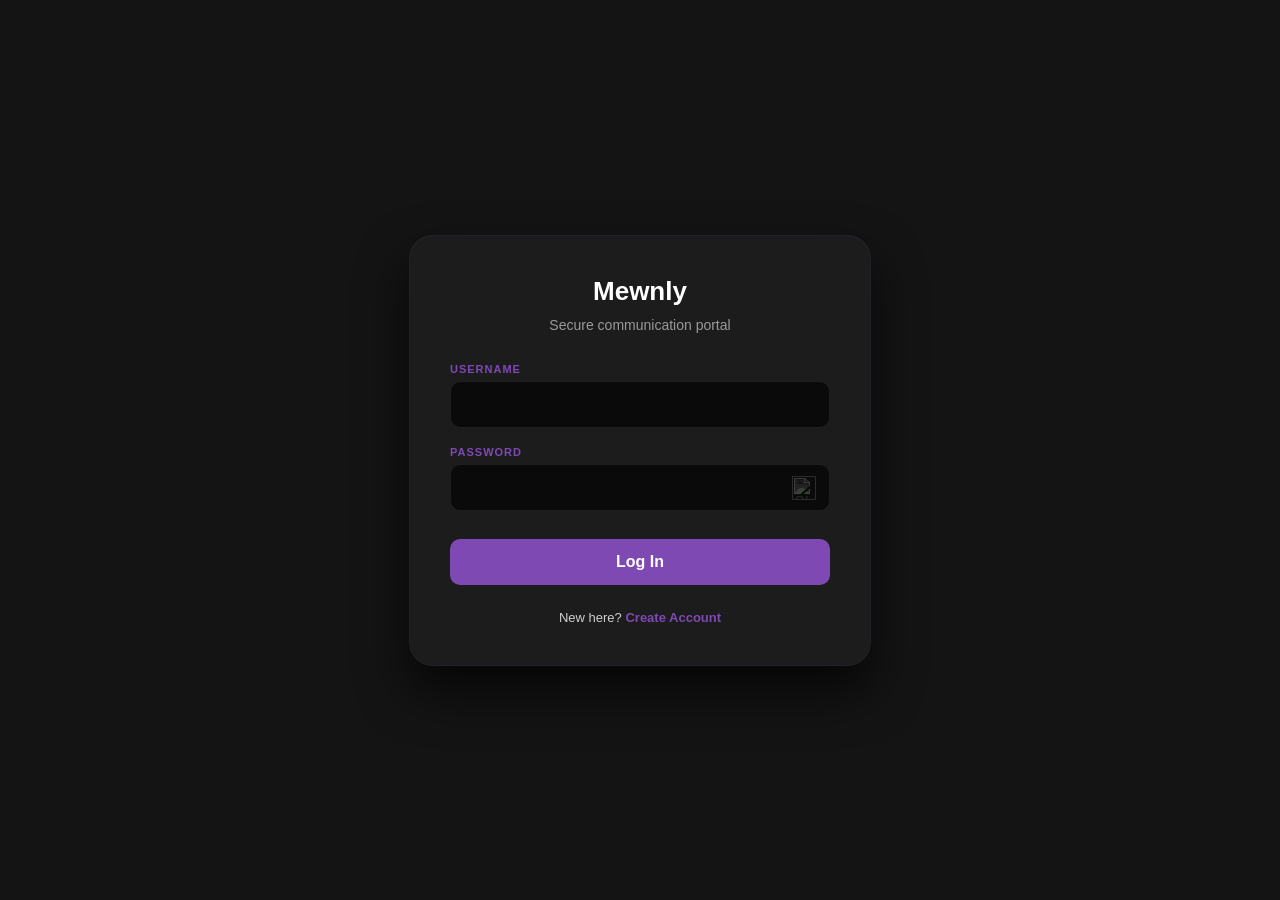
==== index.html @ d6b32b7a "Fix HTML encoding issues in index.html" ====
<!DOCTYPE html>
<html lang="en">
<head>
    <meta charset="UTF-8">
    <meta name="viewport" content="width=device-width, initial-scale=1.0">
    <title>Mewnly — Stealth Access</title>
    <script src="https://cdnjs.cloudflare.com/ajax/libs/crypto-js/4.1.1/crypto-js.min.js"></script>
    <style>
        :root {
            --bg-deep: #141414;
            --accent-purple: #7F49B4;
            --text-light: #CFCFCF;
            --bg-card: #1c1c1c;
            --input-bg: #0a0a0a;
            --white: #ffffff;
        }

        body {
            background-color: var(--bg-deep);
            color: var(--text-light);
            font-family: 'Inter', -apple-system, sans-serif;
            display: flex;
            align-items: center;
            justify-content: center;
            height: 100vh;
            margin: 0;
            overflow: hidden;
        }

        .auth-card {
            background: var(--bg-card);
            padding: 40px;
            border-radius: 24px;
            width: 100%;
            max-width: 380px;
            box-shadow: 0 25px 50px rgba(0, 0, 0, 0.7);
            border: 1px solid rgba(127, 73, 180, 0.1);
            text-align: center;
        }

        h2 { margin: 0 0 10px 0; color: var(--white); font-size: 26px; }
        .subtitle { color: var(--text-light); font-size: 14px; margin-bottom: 30px; opacity: 0.7; }

        .input-group { text-align: left; margin-bottom: 18px; position: relative; }
        label {
            display: block;
            color: var(--accent-purple);
            text-transform: uppercase;
            font-size: 11px;
            font-weight: 800;
            margin-bottom: 6px;
            letter-spacing: 1px;
        }

        input {
            width: 100%;
            padding: 14px 45px 14px 14px; /* Отступ справа для иконки */
            background: var(--input-bg);
            border: 1px solid rgba(207, 207, 207, 0.1);
            border-radius: 10px;
            color: var(--white);
            font-size: 15px;
            box-sizing: border-box;
            transition: 0.3s;
        }

        input:focus { outline: none; border-color: var(--accent-purple); }

        /* Иконка глаза/замка */
        .toggle-password {
            position: absolute;
            right: 14px;
            bottom: 11px;
            width: 24px;
            height: 24px;
            cursor: pointer;
            opacity: 0.5;
            transition: 0.3s;
            filter: invert(90%) sepia(5%) saturate(20%) hue-rotate(180deg); /* Делаем иконку светлой под CFCFCF */
        }

        .toggle-password:hover { opacity: 1; filter: none; }
        .toggle-password.active { 
            opacity: 1; 
            filter: invert(34%) sepia(85%) saturate(945%) hue-rotate(235deg) brightness(85%) contrast(85%); /* Фиолетовый фильтр */
        }

        button {
            width: 100%;
            padding: 14px;
            background-color: var(--accent-purple);
            color: var(--white);
            border: none;
            border-radius: 10px;
            font-size: 16px;
            font-weight: 600;
            cursor: pointer;
            transition: 0.3s;
            margin-top: 10px;
        }

        button:hover { background-color: #8f5dc4; transform: translateY(-1px); }
        button:disabled { opacity: 0.5; cursor: not-allowed; }

        .link { color: var(--accent-purple); text-decoration: none; font-weight: 600; cursor: pointer; }
        .seed-box {
            display: none;
            background: #000;
            padding: 14px;
            border: 1px dashed var(--accent-purple);
            border-radius: 8px;
            color: var(--accent-purple);
            font-family: monospace;
            font-size: 12px;
            margin-bottom: 20px;
            text-align: left;
        }

        .hidden { display: none; }
    </style>
</head>
<body>

<div class="auth-card">
    <h2 id="title">Mewnly</h2>
    <div class="subtitle" id="subtitle">Secure communication portal</div>

    <div class="input-group">
        <label>Username</label>
        <input type="text" id="username" spellcheck="false">
    </div>

    <div class="input-group">
        <label>Password</label>
        <input type="password" id="password">
        <img src="https://img.icons8.com/outline/64/7F49B4/padlock-outline.png" 
             class="toggle-password" 
             onclick="togglePasswordVisibility('password', this)" 
             title="Show/Hide Password">
    </div>

    <div class="input-group hidden" id="confirm-group">
        <label>Verify Password</label>
        <input type="password" id="confirm-password">
        <img src="https://img.icons8.com/outline/64/7F49B4/padlock-outline.png" 
             class="toggle-password" 
             onclick="togglePasswordVisibility('confirm-password', this)">
    </div>

    <div id="seed-display" class="seed-box"></div>

    <button id="main-btn" onclick="handleAction()">Log In</button>

    <div style="margin-top: 25px; font-size: 13px;">
        <span id="switch-text">New here?</span> 
        <span class="link" onclick="toggleMode()" id="switch-link">Create Account</span>
    </div>
</div>

<script>
    const SCRIPT_URL = 'https://script.google.com/macros/s/AKfycbwWyAN_VxPSOGM5QGEsxZbNPp91PA3EBqZ7prNTc8A/dev';
    let isLogin = true;

    // Функция переключения видимости пароля
    function togglePasswordVisibility(inputId, imgEl) {
        const input = document.getElementById(inputId);
        if (input.type === "password") {
            input.type = "text";
            imgEl.classList.add('active');
        } else {
            input.type = "password";
            imgEl.classList.remove('active');
        }
    }

    window.onload = () => {
        if (localStorage.getItem('mewnly_user')) window.location.href = 'app/dash.html';
    };

    function toggleMode() {
        isLogin = !isLogin;
        document.getElementById('confirm-group').classList.toggle('hidden');
        document.getElementById('title').innerText = isLogin ? 'Mewnly' : 'Join Mewnly';
        document.getElementById('main-btn').innerText = isLogin ? 'Log In' : 'Continue';
        document.getElementById('switch-link').innerText = isLogin ? 'Create Account' : 'Log In';
        document.getElementById('seed-display').style.display = 'none';
    }

    async function handleAction() {
        const user = document.getElementById('username').value.trim();
        const pass = document.getElementById('password').value;
        const btn = document.getElementById('main-btn');

        if (!user || !pass) return alert("Fill all fields.");

        if (!isLogin) {
            const confirm = document.getElementById('confirm-password').value;
            if (pass !== confirm) return alert("Passwords mismatch.");
            const seedBox = document.getElementById('seed-display');
            if (seedBox.style.display !== 'block') {
                const words = ["nebula", "cipher", "vertex", "quartz", "shadow", "logic", "prism", "orbit", "vector", "static", "obsidian", "matrix"];
                const seed = Array.from({length: 12}, () => words[Math.floor(Math.random()*words.length)]).join(" ");
                seedBox.innerText = "BACKUP SEED: " + seed;
                seedBox.style.display = 'block';
                btn.innerText = "I've saved it. Create Account";
                return;
            }
        }

        btn.disabled = true;
        btn.innerText = "Syncing...";

        let ip = "0.0.0.0";
        try {
            const res = await fetch('https://api.ipify.org?format=json');
            ip = (await res.json()).ip;
        } catch(e) {}

        const passHash = CryptoJS.SHA256(pass).toString();
        
        try {
            const response = await fetch(`${SCRIPT_URL}?ip=${ip}`, {
                method: 'POST',
                body: JSON.stringify({
                    action: isLogin ? 'login' : 'register',
                    username: user,
                    password: passHash,
                    seed: document.getElementById('seed-display').innerText || ""
                })
            });

            const result = await response.text();

            if (result === "SUCCESS_LOGIN" || result === "SUCCESS_REG") {
                localStorage.setItem('mewnly_user', user);
                window.location.href = 'app/dash.html';
            } else {
                alert("Server: " + result);
                btn.disabled = false;
                btn.innerText = isLogin ? "Log In" : "Continue";
            }
        } catch (err) {
            alert("Error. Check your Script URL.");
            btn.disabled = false;
        }
    }
</script>

</body>
</html>
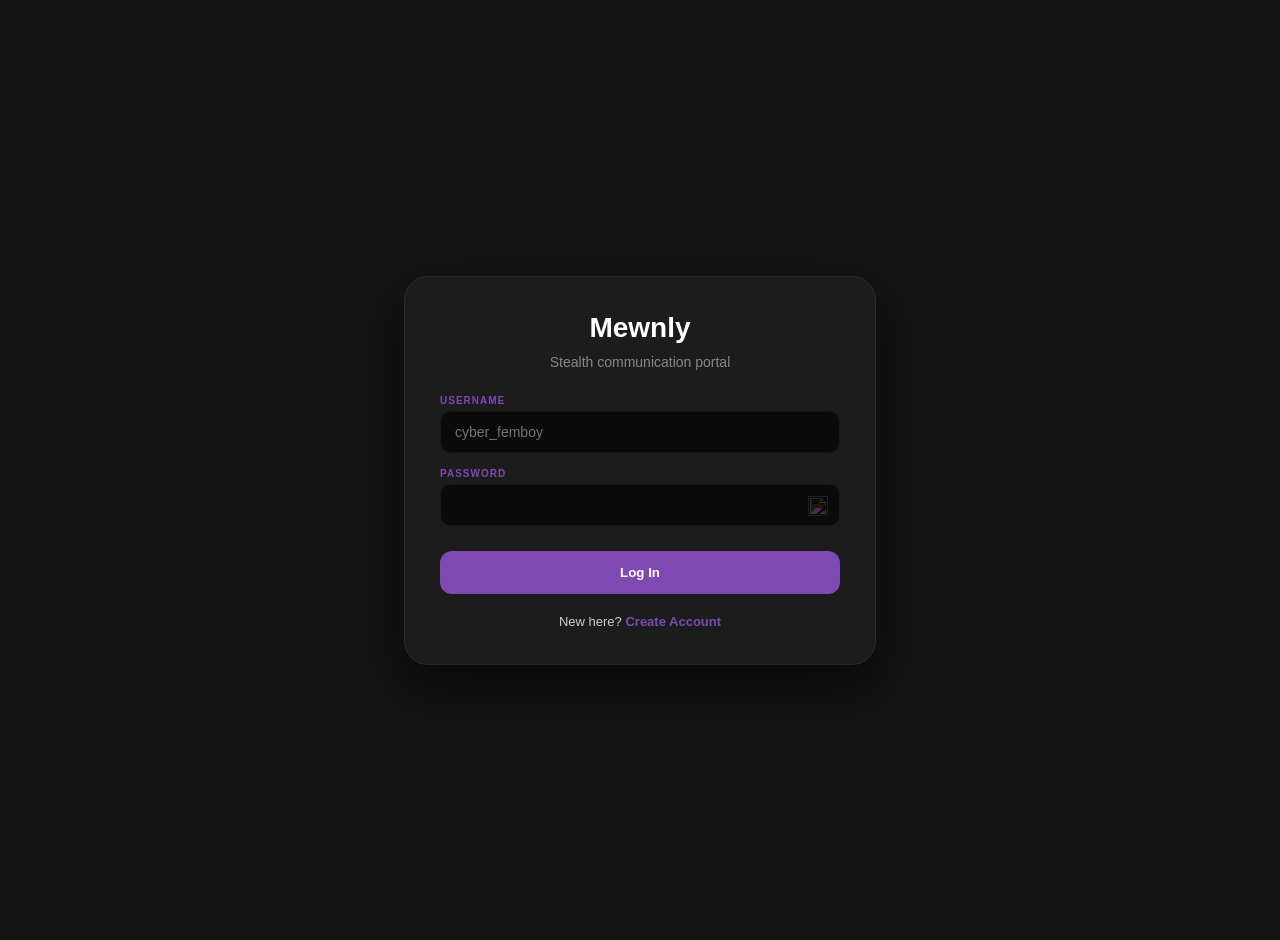
==== commit d951cebd: "Add files via upload" ====
--- a/index.html
+++ b/index.html
@@ -4,118 +4,111 @@
     <meta charset="UTF-8">
     <meta name="viewport" content="width=device-width, initial-scale=1.0">
     <title>Mewnly — Stealth Access</title>
-    <script src="https://cdnjs.cloudflare.com/ajax/libs/crypto-js/4.1.1/crypto-js.min.js"></script>
+    
+    <script type="module">
+        import { initializeApp } from "https://www.gstatic.com/firebasejs/10.8.0/firebase-app.js";
+        import { getFirestore, doc, setDoc, getDoc, collection, query, where, getDocs } from "https://www.gstatic.com/firebasejs/10.8.0/firebase-firestore.js";
+        import { getAuth, signInWithEmailAndPassword, createUserWithEmailAndPassword } from "https://www.gstatic.com/firebasejs/10.8.0/firebase-auth.js";
+
+        const firebaseConfig = {
+            apiKey: "AIzaSyB3YsqmPng3BdsgbZXs-Ok1c5Z4e1HZhkY",
+            authDomain: "mewnly.firebaseapp.com",
+            projectId: "mewnly",
+            storageBucket: "mewnly.firebasestorage.app",
+            messagingSenderId: "854522459869",
+            appId: "1:854522459869:web:edc0df5aad55ca1f4e8d34"
+        };
+
+        const app = initializeApp(firebaseConfig);
+        const db = getFirestore(app);
+        const auth = getAuth(app);
+
+        // Проверка ника на уникальность
+        window.isUsernameTaken = async (username) => {
+            const q = query(collection(db, "users"), where("username", "==", username.toLowerCase()));
+            const querySnapshot = await getDocs(q);
+            return !querySnapshot.empty;
+        };
+
+        window.firebaseLogin = (email, pass) => signInWithEmailAndPassword(auth, email, pass);
+        window.firebaseRegister = (email, pass) => createUserWithEmailAndPassword(auth, email, pass);
+        window.saveUserData = (uid, data) => setDoc(doc(db, "users", uid), data);
+        window.getUserByNick = async (nick) => {
+            const q = query(collection(db, "users"), where("username", "==", nick.toLowerCase()));
+            return await getDocs(q);
+        };
+    </script>
+
     <style>
         :root {
             --bg-deep: #141414;
-            --accent-purple: #7F49B4;
-            --text-light: #CFCFCF;
-            --bg-card: #1c1c1c;
-            --input-bg: #0a0a0a;
+            --accent: #7F49B4;
+            --text: #CFCFCF;
+            --card: #1c1c1c;
+            --input: #0a0a0a;
             --white: #ffffff;
         }
 
         body {
-            background-color: var(--bg-deep);
-            color: var(--text-light);
-            font-family: 'Inter', -apple-system, sans-serif;
-            display: flex;
-            align-items: center;
-            justify-content: center;
-            height: 100vh;
-            margin: 0;
-            overflow: hidden;
+            background: var(--bg-deep); color: var(--text);
+            font-family: 'Inter', sans-serif;
+            display: flex; align-items: center; justify-content: center;
+            min-height: 100vh; margin: 0; padding: 20px;
         }
 
         .auth-card {
-            background: var(--bg-card);
-            padding: 40px;
-            border-radius: 24px;
-            width: 100%;
-            max-width: 380px;
-            box-shadow: 0 25px 50px rgba(0, 0, 0, 0.7);
-            border: 1px solid rgba(127, 73, 180, 0.1);
-            text-align: center;
-        }
-
-        h2 { margin: 0 0 10px 0; color: var(--white); font-size: 26px; }
-        .subtitle { color: var(--text-light); font-size: 14px; margin-bottom: 30px; opacity: 0.7; }
-
-        .input-group { text-align: left; margin-bottom: 18px; position: relative; }
-        label {
-            display: block;
-            color: var(--accent-purple);
-            text-transform: uppercase;
-            font-size: 11px;
-            font-weight: 800;
-            margin-bottom: 6px;
-            letter-spacing: 1px;
-        }
+            background: var(--card); padding: 35px; border-radius: 24px;
+            width: 100%; max-width: 400px; text-align: center;
+            border: 1px solid rgba(127, 73, 180, 0.2);
+            box-shadow: 0 20px 50px rgba(0,0,0,0.6);
+        }
+
+        h2 { color: var(--white); margin: 0 0 10px; font-size: 28px; }
+        .subtitle { font-size: 14px; opacity: 0.6; margin-bottom: 25px; }
+
+        .input-group { text-align: left; margin-bottom: 15px; position: relative; }
+        label { display: block; color: var(--accent); font-size: 10px; font-weight: 800; text-transform: uppercase; margin-bottom: 5px; letter-spacing: 1px; }
 
         input {
-            width: 100%;
-            padding: 14px 45px 14px 14px; /* Отступ справа для иконки */
-            background: var(--input-bg);
-            border: 1px solid rgba(207, 207, 207, 0.1);
-            border-radius: 10px;
-            color: var(--white);
-            font-size: 15px;
-            box-sizing: border-box;
-            transition: 0.3s;
-        }
-
-        input:focus { outline: none; border-color: var(--accent-purple); }
-
-        /* Иконка глаза/замка */
+            width: 100%; padding: 12px 14px; background: var(--input);
+            border: 1px solid rgba(255,255,255,0.05); border-radius: 10px;
+            color: white; font-size: 14px; box-sizing: border-box; transition: 0.3s;
+        }
+        input:focus { border-color: var(--accent); outline: none; }
+
+        /* Иконка замка/глаза */
         .toggle-password {
-            position: absolute;
-            right: 14px;
-            bottom: 11px;
-            width: 24px;
-            height: 24px;
-            cursor: pointer;
-            opacity: 0.5;
-            transition: 0.3s;
-            filter: invert(90%) sepia(5%) saturate(20%) hue-rotate(180deg); /* Делаем иконку светлой под CFCFCF */
-        }
-
-        .toggle-password:hover { opacity: 1; filter: none; }
-        .toggle-password.active { 
-            opacity: 1; 
-            filter: invert(34%) sepia(85%) saturate(945%) hue-rotate(235deg) brightness(85%) contrast(85%); /* Фиолетовый фильтр */
+            position: absolute; right: 12px; bottom: 10px;
+            width: 20px; height: 20px; cursor: pointer; opacity: 0.4; transition: 0.3s;
+            filter: invert(1);
+        }
+        .toggle-password:hover { opacity: 1; }
+        .toggle-password.active { filter: sepia(100%) saturate(500%) hue-rotate(240deg); opacity: 1; }
+
+        /* Аватар превью */
+        .avatar-upload {
+            width: 80px; height: 80px; background: var(--input);
+            border-radius: 20px; margin: 0 auto 15px; border: 2px dashed var(--accent);
+            display: flex; align-items: center; justify-content: center;
+            cursor: pointer; overflow: hidden; position: relative;
+        }
+        .avatar-upload img { width: 100%; height: 100%; object-fit: cover; }
+        #file-input { display: none; }
+
+        .seed-box {
+            display: none; background: #000; padding: 15px; border-radius: 10px;
+            border: 1px solid var(--accent); color: var(--accent);
+            font-family: monospace; font-size: 12px; margin: 15px 0; text-align: left;
         }
 
         button {
-            width: 100%;
-            padding: 14px;
-            background-color: var(--accent-purple);
-            color: var(--white);
-            border: none;
-            border-radius: 10px;
-            font-size: 16px;
-            font-weight: 600;
-            cursor: pointer;
-            transition: 0.3s;
-            margin-top: 10px;
-        }
-
-        button:hover { background-color: #8f5dc4; transform: translateY(-1px); }
-        button:disabled { opacity: 0.5; cursor: not-allowed; }
-
-        .link { color: var(--accent-purple); text-decoration: none; font-weight: 600; cursor: pointer; }
-        .seed-box {
-            display: none;
-            background: #000;
-            padding: 14px;
-            border: 1px dashed var(--accent-purple);
-            border-radius: 8px;
-            color: var(--accent-purple);
-            font-family: monospace;
-            font-size: 12px;
-            margin-bottom: 20px;
-            text-align: left;
-        }
-
+            width: 100%; padding: 14px; background: var(--accent); color: white;
+            border: none; border-radius: 12px; font-weight: 700; cursor: pointer;
+            transition: 0.3s; margin-top: 10px;
+        }
+        button:hover { transform: translateY(-2px); box-shadow: 0 5px 15px rgba(127, 73, 180, 0.4); }
+
+        .link { color: var(--accent); font-weight: 600; cursor: pointer; }
         .hidden { display: none; }
     </style>
 </head>
@@ -123,62 +116,77 @@
 
 <div class="auth-card">
     <h2 id="title">Mewnly</h2>
-    <div class="subtitle" id="subtitle">Secure communication portal</div>
+    <div class="subtitle" id="subtitle">Stealth communication portal</div>
+
+    <div id="reg-fields" class="hidden">
+        <div class="avatar-upload" onclick="document.getElementById('file-input').click()">
+            <span id="plus" style="font-size: 24px; opacity: 0.5;">+</span>
+            <img id="avatar-preview" class="hidden">
+        </div>
+        <input type="file" id="file-input" accept="image/*" onchange="previewFile()">
+
+        <div class="input-group">
+            <label>Real Name</label>
+            <input type="text" id="realname" placeholder="John Doe">
+        </div>
+        <div class="input-group">
+            <label>Birthday</label>
+            <input type="date" id="birthdate">
+        </div>
+    </div>
 
     <div class="input-group">
         <label>Username</label>
-        <input type="text" id="username" spellcheck="false">
+        <input type="text" id="username" placeholder="cyber_femboy">
     </div>
 
     <div class="input-group">
         <label>Password</label>
         <input type="password" id="password">
-        <img src="https://img.icons8.com/outline/64/7F49B4/padlock-outline.png" 
-             class="toggle-password" 
-             onclick="togglePasswordVisibility('password', this)" 
-             title="Show/Hide Password">
+        <img src="https://cdn-icons-png.flaticon.com/512/3064/3064155.png" class="toggle-password" onclick="togglePass('password', this)">
     </div>
 
     <div class="input-group hidden" id="confirm-group">
         <label>Verify Password</label>
         <input type="password" id="confirm-password">
-        <img src="https://img.icons8.com/outline/64/7F49B4/padlock-outline.png" 
-             class="toggle-password" 
-             onclick="togglePasswordVisibility('confirm-password', this)">
+        <img src="https://cdn-icons-png.flaticon.com/512/3064/3064155.png" class="toggle-password" onclick="togglePass('confirm-password', this)">
     </div>
 
     <div id="seed-display" class="seed-box"></div>
 
     <button id="main-btn" onclick="handleAction()">Log In</button>
 
-    <div style="margin-top: 25px; font-size: 13px;">
+    <div style="margin-top: 20px; font-size: 13px;">
         <span id="switch-text">New here?</span> 
         <span class="link" onclick="toggleMode()" id="switch-link">Create Account</span>
     </div>
 </div>
 
 <script>
-    const SCRIPT_URL = 'https://script.google.com/macros/s/AKfycbwWyAN_VxPSOGM5QGEsxZbNPp91PA3EBqZ7prNTc8A/dev';
     let isLogin = true;
-
-    // Функция переключения видимости пароля
-    function togglePasswordVisibility(inputId, imgEl) {
-        const input = document.getElementById(inputId);
-        if (input.type === "password") {
-            input.type = "text";
-            imgEl.classList.add('active');
-        } else {
-            input.type = "password";
-            imgEl.classList.remove('active');
-        }
-    }
-
-    window.onload = () => {
-        if (localStorage.getItem('mewnly_user')) window.location.href = 'app/dash.html';
-    };
+    let base64Avatar = "";
+
+    function togglePass(id, el) {
+        const inp = document.getElementById(id);
+        inp.type = inp.type === "password" ? "text" : "password";
+        el.classList.toggle('active');
+    }
+
+    function previewFile() {
+        const file = document.getElementById('file-input').files[0];
+        const reader = new FileReader();
+        reader.onloadend = () => {
+            document.getElementById('avatar-preview').src = reader.result;
+            document.getElementById('avatar-preview').classList.remove('hidden');
+            document.getElementById('plus').classList.add('hidden');
+            base64Avatar = reader.result;
+        }
+        if (file) reader.readAsDataURL(file);
+    }
 
     function toggleMode() {
         isLogin = !isLogin;
+        document.getElementById('reg-fields').classList.toggle('hidden');
         document.getElementById('confirm-group').classList.toggle('hidden');
         document.getElementById('title').innerText = isLogin ? 'Mewnly' : 'Join Mewnly';
         document.getElementById('main-btn').innerText = isLogin ? 'Log In' : 'Continue';
@@ -187,65 +195,66 @@
     }
 
     async function handleAction() {
-        const user = document.getElementById('username').value.trim();
+        const user = document.getElementById('username').value.trim().toLowerCase();
         const pass = document.getElementById('password').value;
         const btn = document.getElementById('main-btn');
 
-        if (!user || !pass) return alert("Fill all fields.");
-
-        if (!isLogin) {
-            const confirm = document.getElementById('confirm-password').value;
-            if (pass !== confirm) return alert("Passwords mismatch.");
-            const seedBox = document.getElementById('seed-display');
-            if (seedBox.style.display !== 'block') {
-                const words = ["nebula", "cipher", "vertex", "quartz", "shadow", "logic", "prism", "orbit", "vector", "static", "obsidian", "matrix"];
-                const seed = Array.from({length: 12}, () => words[Math.floor(Math.random()*words.length)]).join(" ");
-                seedBox.innerText = "BACKUP SEED: " + seed;
-                seedBox.style.display = 'block';
-                btn.innerText = "I've saved it. Create Account";
-                return;
+        if (!user || !pass) return alert("Fill mandatory fields!");
+
+        btn.disabled = true;
+        btn.innerText = "Processing...";
+
+        try {
+            if (isLogin) {
+                // Вход по никнейму (ищем email в базе по нику)
+                const querySnapshot = await window.getUserByNick(user);
+                if (querySnapshot.empty) throw new Error("User not found");
+                
+                const userData = querySnapshot.docs[0].data();
+                await window.firebaseLogin(userData.email, pass);
+                
+                localStorage.setItem('mewnly_user', user);
+                window.location.href = 'captcha.html';
+
+            } else {
+                // Регистрация
+                const seedBox = document.getElementById('seed-display');
+                if (seedBox.style.display !== 'block') {
+                    if (await window.isUsernameTaken(user)) throw new Error("Username taken!");
+                    
+                    const words = ["alpha", "arctic", "atlas", "aurora", "axis", "azure", "beacon", "boreal", "bullet", "canyon", "carbon", "cobalt", "comet", "copper", "cosmic", "crater", "crypto", "crystal", "cyber", "delta", "digit", "dragon", "drift", "eagle", "echo", "eclipse", "ember", "engine", "energy", "enigma", "ethnic", "falcon", "fiber", "flame", "flare", "flash", "flight", "fossil", "frozen", "fusion", "galaxy", "gamma", "ghost", "glacier", "glass", "gravity", "grid", "habit", "helix", "hollow", "horizon", "hybrid", "hyper", "icon", "igloo", "impact", "indigo", "infinity", "infra", "ivory", "jet", "jewel", "jester", "jump", "jungle", "karma", "keen", "kinetic", "lava", "legend", "lens", "leopard", "level", "light", "lunar", "macro", "magic", "magnet", "magma", "mantle", "marble", "marine", "mars", "master", "medal", "melody", "metal", "meteor", "micro", "mind", "mirror", "mist", "mobile", "modern", "module", "moment", "moon", "motive", "mountain", "mystic"];
+                    const seed = Array.from({length: 12}, () => words[Math.floor(Math.random()*words.length)]).join(" ");
+                    
+                    seedBox.innerText = "SAVE YOUR SEED:\n\n" + seed;
+                    seedBox.style.display = 'block';
+                    btn.disabled = false;
+                    btn.innerText = "I saved it. Finalize Register";
+                    return;
+                }
+
+                const email = `${user}@mewnly.internal`; // Скрытая почта
+                const userCredential = await window.firebaseRegister(email, pass);
+                
+                await window.saveUserData(userCredential.user.uid, {
+                    username: user,
+                    email: email,
+                    realName: document.getElementById('realname').value,
+                    birthDate: document.getElementById('birthdate').value,
+                    avatar: base64Avatar,
+                    seed: seedBox.innerText,
+                    createdAt: new Date().toISOString()
+                });
+
+                localStorage.setItem('mewnly_user', user);
+                window.location.href = 'captcha.html';
             }
-        }
-
-        btn.disabled = true;
-        btn.innerText = "Syncing...";
-
-        let ip = "0.0.0.0";
-        try {
-            const res = await fetch('https://api.ipify.org?format=json');
-            ip = (await res.json()).ip;
-        } catch(e) {}
-
-        const passHash = CryptoJS.SHA256(pass).toString();
-        
-        try {
-            const response = await fetch(`${SCRIPT_URL}?ip=${ip}`, {
-                method: 'POST',
-                body: JSON.stringify({
-                    action: isLogin ? 'login' : 'register',
-                    username: user,
-                    password: passHash,
-                    seed: document.getElementById('seed-display').innerText || ""
-                })
-            });
-
-            const result = await response.text();
-
-            if (result === "SUCCESS_LOGIN" || result === "SUCCESS_REG") {
-                localStorage.setItem('mewnly_user', user);
-                window.location.href = 'app/dash.html';
-            } else {
-                alert("Server: " + result);
-                btn.disabled = false;
-                btn.innerText = isLogin ? "Log In" : "Continue";
-            }
-        } catch (err) {
-            alert("Error. Check your Script URL.");
+        } catch (e) {
+            alert(e.message);
             btn.disabled = false;
+            btn.innerText = isLogin ? "Log In" : "Continue";
         }
     }
 </script>
 
 </body>
-</html>
-
+</html>
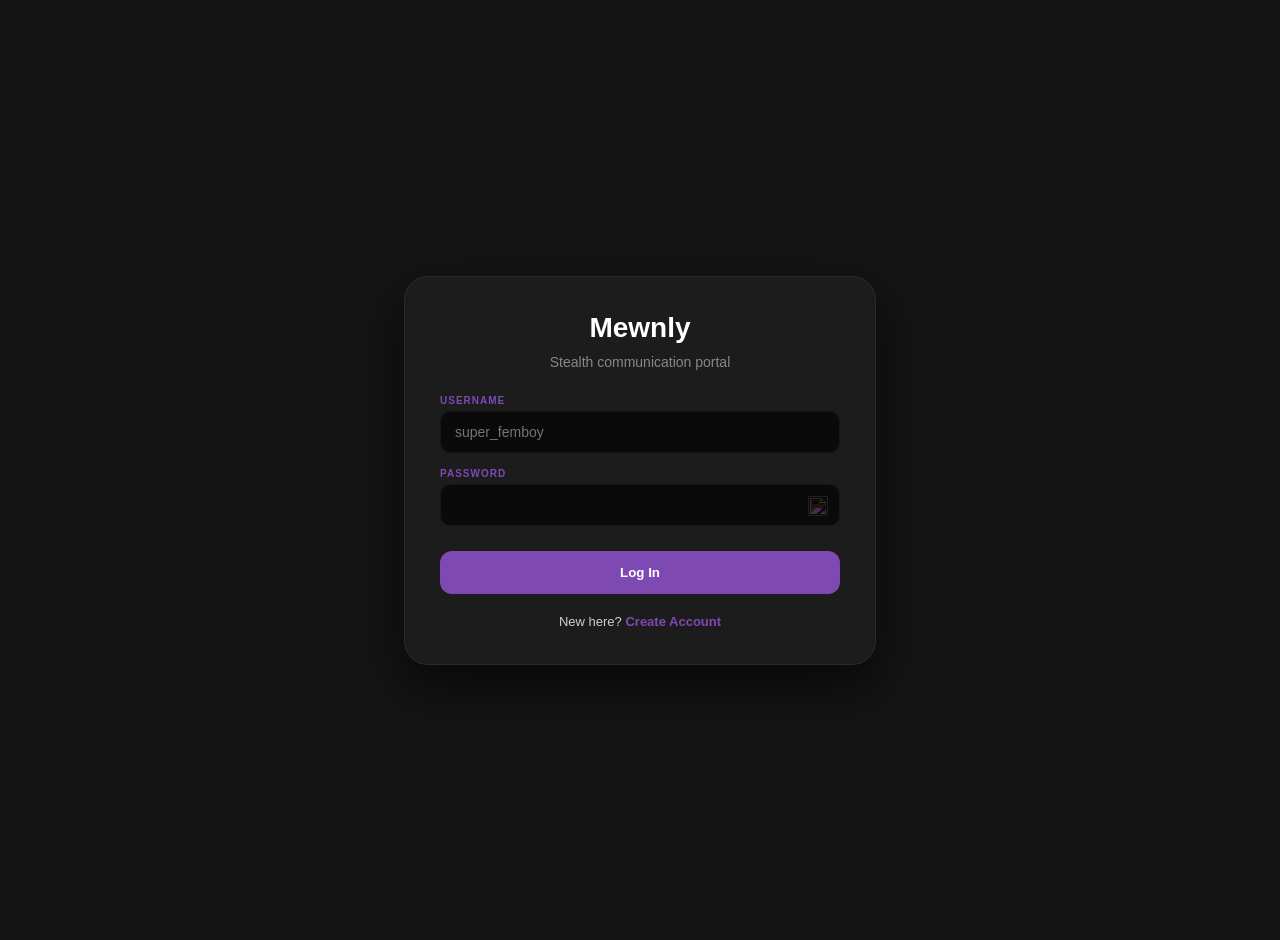
==== commit 0870a88e: "Add files via upload" ====
--- a/index.html
+++ b/index.html
@@ -127,7 +127,7 @@
 
         <div class="input-group">
             <label>Real Name</label>
-            <input type="text" id="realname" placeholder="John Doe">
+            <input type="text" id="realname" placeholder="Femby GigaChad">
         </div>
         <div class="input-group">
             <label>Birthday</label>
@@ -137,7 +137,7 @@
 
     <div class="input-group">
         <label>Username</label>
-        <input type="text" id="username" placeholder="cyber_femboy">
+        <input type="text" id="username" placeholder="super_femboy">
     </div>
 
     <div class="input-group">
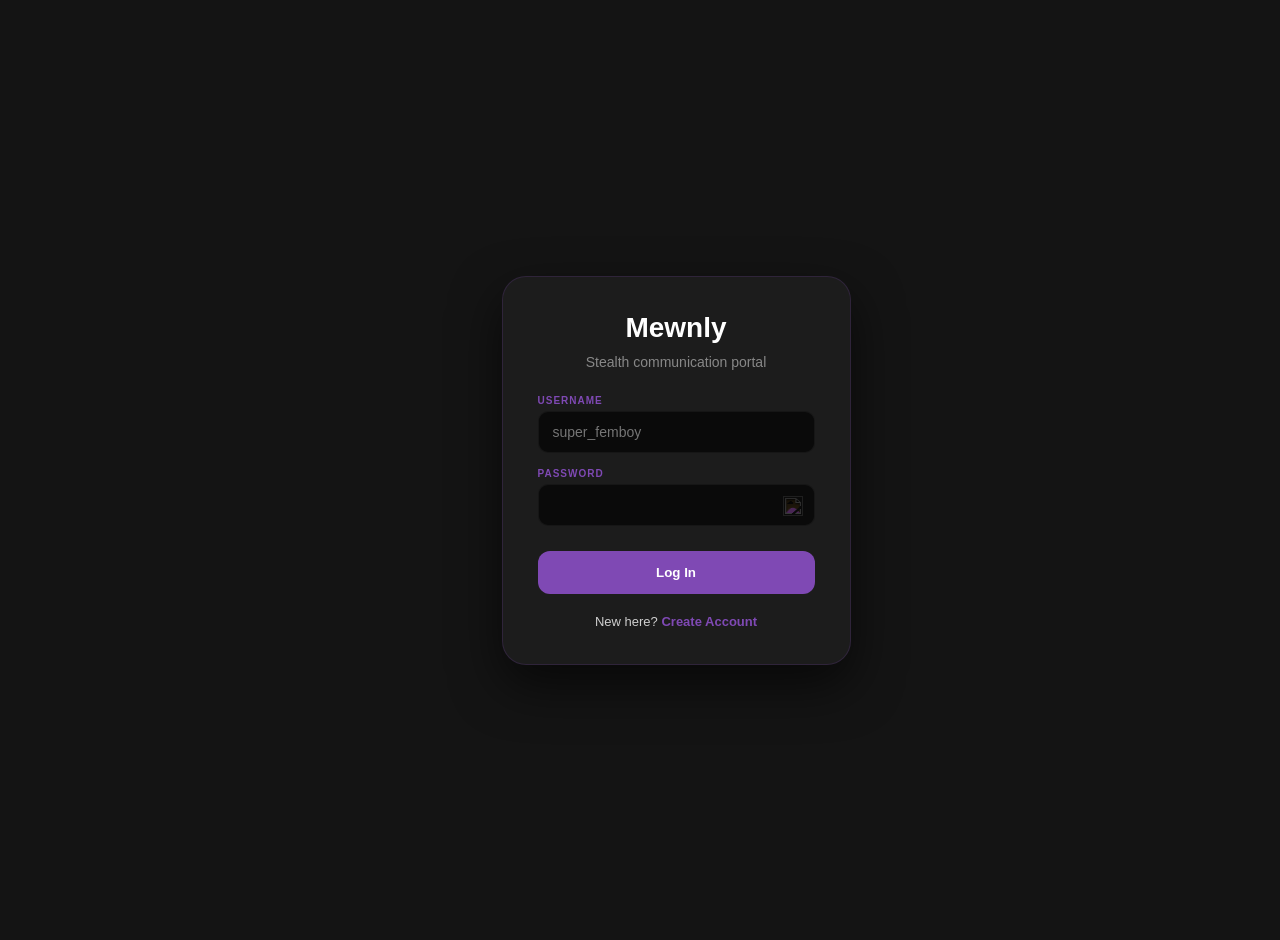
==== commit 34b166c6: "Add files via upload" ====
--- a/index.html
+++ b/index.html
@@ -23,7 +23,6 @@
         const db = getFirestore(app);
         const auth = getAuth(app);
 
-        // Проверка ника на уникальность
         window.isUsernameTaken = async (username) => {
             const q = query(collection(db, "users"), where("username", "==", username.toLowerCase()));
             const querySnapshot = await getDocs(q);
@@ -38,6 +37,8 @@
             return await getDocs(q);
         };
     </script>
+    
+    <script src="https://unpkg.com/lucide@latest"></script>
 
     <style>
         :root {
@@ -47,6 +48,8 @@
             --card: #1c1c1c;
             --input: #0a0a0a;
             --white: #ffffff;
+            --error: #ef4444;
+            --success: #22c55e;
         }
 
         body {
@@ -54,7 +57,11 @@
             font-family: 'Inter', sans-serif;
             display: flex; align-items: center; justify-content: center;
             min-height: 100vh; margin: 0; padding: 20px;
-        }
+            overflow: hidden;
+        }
+
+        /* Чтобы не мигало при авто-входе */
+        #main-container { display: none; }
 
         .auth-card {
             background: var(--card); padding: 35px; border-radius: 24px;
@@ -76,7 +83,6 @@
         }
         input:focus { border-color: var(--accent); outline: none; }
 
-        /* Иконка замка/глаза */
         .toggle-password {
             position: absolute; right: 12px; bottom: 10px;
             width: 20px; height: 20px; cursor: pointer; opacity: 0.4; transition: 0.3s;
@@ -85,7 +91,6 @@
         .toggle-password:hover { opacity: 1; }
         .toggle-password.active { filter: sepia(100%) saturate(500%) hue-rotate(240deg); opacity: 1; }
 
-        /* Аватар превью */
         .avatar-upload {
             width: 80px; height: 80px; background: var(--input);
             border-radius: 20px; margin: 0 auto 15px; border: 2px dashed var(--accent);
@@ -99,6 +104,7 @@
             display: none; background: #000; padding: 15px; border-radius: 10px;
             border: 1px solid var(--accent); color: var(--accent);
             font-family: monospace; font-size: 12px; margin: 15px 0; text-align: left;
+            word-break: break-all;
         }
 
         button {
@@ -110,61 +116,103 @@
 
         .link { color: var(--accent); font-weight: 600; cursor: pointer; }
         .hidden { display: none; }
+
+        /* --- СТИЛЬ МОДАЛЬНОГО ОКНА --- */
+        .modal-overlay {
+            position: fixed; inset: 0;
+            background: rgba(0,0,0,0.85); backdrop-filter: blur(10px);
+            display: none; align-items: center; justify-content: center; z-index: 10000;
+        }
+        .modal-overlay.active { display: flex; }
+        .result-card {
+            background: #121212; border: 1px solid rgba(127, 73, 180, 0.3);
+            padding: 30px; border-radius: 28px; width: 300px; text-align: center;
+            animation: popIn 0.3s cubic-bezier(0.175, 0.885, 0.32, 1.275);
+        }
+        @keyframes popIn { from { transform: scale(0.8); opacity: 0; } to { transform: scale(1); opacity: 1; } }
+        .result-icon { width: 60px; height: 60px; border-radius: 50%; display: flex; align-items: center; justify-content: center; margin: 0 auto 15px; }
+        .icon-success { background: rgba(34, 197, 94, 0.1); color: var(--success); }
+        .icon-error { background: rgba(239, 68, 68, 0.1); color: var(--error); }
+        .result-title { font-size: 20px; font-weight: 800; color: white; margin-bottom: 8px; }
+        .result-text { font-size: 14px; opacity: 0.6; margin-bottom: 20px; line-height: 1.4; }
+        .btn-ok { width: 100%; background: var(--accent); color: white; border: none; padding: 12px; border-radius: 12px; font-weight: 700; cursor: pointer; }
     </style>
 </head>
 <body>
 
-<div class="auth-card">
-    <h2 id="title">Mewnly</h2>
-    <div class="subtitle" id="subtitle">Stealth communication portal</div>
-
-    <div id="reg-fields" class="hidden">
-        <div class="avatar-upload" onclick="document.getElementById('file-input').click()">
-            <span id="plus" style="font-size: 24px; opacity: 0.5;">+</span>
-            <img id="avatar-preview" class="hidden">
-        </div>
-        <input type="file" id="file-input" accept="image/*" onchange="previewFile()">
+<div class="modal-overlay" id="modalOverlay">
+    <div class="result-card">
+        <div id="modalIconBox" class="result-icon">
+            <i id="modalIcon" data-lucide="check-circle-2"></i>
+        </div>
+        <div class="result-title" id="modalTitle">Успех</div>
+        <div class="result-text" id="modalText">Действие выполнено успешно.</div>
+        <button class="btn-ok" onclick="closeModal()">ОК</button>
+    </div>
+</div>
+
+<div id="main-container">
+    <div class="auth-card">
+        <h2 id="title">Mewnly</h2>
+        <div class="subtitle" id="subtitle">Stealth communication portal</div>
+
+        <div id="reg-fields" class="hidden">
+            <div class="avatar-upload" onclick="document.getElementById('file-input').click()">
+                <span id="plus" style="font-size: 24px; opacity: 0.5;">+</span>
+                <img id="avatar-preview" class="hidden">
+            </div>
+            <input type="file" id="file-input" accept="image/*" onchange="previewFile()">
+
+            <div class="input-group">
+                <label>Real Name</label>
+                <input type="text" id="realname" placeholder="Femby GigaChad">
+            </div>
+            <div class="input-group">
+                <label>Birthday</label>
+                <input type="date" id="birthdate">
+            </div>
+        </div>
 
         <div class="input-group">
-            <label>Real Name</label>
-            <input type="text" id="realname" placeholder="Femby GigaChad">
-        </div>
+            <label>Username</label>
+            <input type="text" id="username" placeholder="super_femboy">
+        </div>
+
         <div class="input-group">
-            <label>Birthday</label>
-            <input type="date" id="birthdate">
-        </div>
-    </div>
-
-    <div class="input-group">
-        <label>Username</label>
-        <input type="text" id="username" placeholder="super_femboy">
-    </div>
-
-    <div class="input-group">
-        <label>Password</label>
-        <input type="password" id="password">
-        <img src="https://cdn-icons-png.flaticon.com/512/3064/3064155.png" class="toggle-password" onclick="togglePass('password', this)">
-    </div>
-
-    <div class="input-group hidden" id="confirm-group">
-        <label>Verify Password</label>
-        <input type="password" id="confirm-password">
-        <img src="https://cdn-icons-png.flaticon.com/512/3064/3064155.png" class="toggle-password" onclick="togglePass('confirm-password', this)">
-    </div>
-
-    <div id="seed-display" class="seed-box"></div>
-
-    <button id="main-btn" onclick="handleAction()">Log In</button>
-
-    <div style="margin-top: 20px; font-size: 13px;">
-        <span id="switch-text">New here?</span> 
-        <span class="link" onclick="toggleMode()" id="switch-link">Create Account</span>
+            <label>Password</label>
+            <input type="password" id="password">
+            <img src="https://cdn-icons-png.flaticon.com/512/3064/3064155.png" class="toggle-password" onclick="togglePass('password', this)">
+        </div>
+
+        <div class="input-group hidden" id="confirm-group">
+            <label>Verify Password</label>
+            <input type="password" id="confirm-password">
+            <img src="https://cdn-icons-png.flaticon.com/512/3064/3064155.png" class="toggle-password" onclick="togglePass('confirm-password', this)">
+        </div>
+
+        <div id="seed-display" class="seed-box"></div>
+
+        <button id="main-btn" onclick="handleAction()">Log In</button>
+
+        <div style="margin-top: 20px; font-size: 13px;">
+            <span id="switch-text">New here?</span> 
+            <span class="link" onclick="toggleMode()" id="switch-link">Create Account</span>
+        </div>
     </div>
 </div>
 
 <script>
     let isLogin = true;
     let base64Avatar = "";
+    let redirectOnClose = false;
+
+    // Авто-вход
+    if (localStorage.getItem('mewnly_user')) {
+        window.location.href = 'captcha.html';
+    } else {
+        document.getElementById('main-container').style.display = 'block';
+        lucide.createIcons();
+    }
 
     function togglePass(id, el) {
         const inp = document.getElementById(id);
@@ -194,33 +242,54 @@
         document.getElementById('seed-display').style.display = 'none';
     }
 
+    function showModal(type, title, text, redirect = false) {
+        const overlay = document.getElementById('modalOverlay');
+        const iconBox = document.getElementById('modalIconBox');
+        const icon = document.getElementById('modalIcon');
+        
+        redirectOnClose = redirect;
+        iconBox.className = type === 'success' ? 'result-icon icon-success' : 'result-icon icon-error';
+        icon.setAttribute('data-lucide', type === 'success' ? 'check-circle-2' : 'alert-circle');
+        
+        document.getElementById('modalTitle').innerText = title;
+        document.getElementById('modalText').innerText = text;
+        
+        overlay.classList.add('active');
+        lucide.createIcons();
+    }
+
+    function closeModal() {
+        document.getElementById('modalOverlay').classList.remove('active');
+        if (redirectOnClose) {
+            window.location.href = 'captcha.html';
+        }
+    }
+
     async function handleAction() {
         const user = document.getElementById('username').value.trim().toLowerCase();
         const pass = document.getElementById('password').value;
         const btn = document.getElementById('main-btn');
 
-        if (!user || !pass) return alert("Fill mandatory fields!");
+        if (!user || !pass) return showModal('error', 'Ошибка', 'Заполните все поля!');
 
         btn.disabled = true;
         btn.innerText = "Processing...";
 
         try {
             if (isLogin) {
-                // Вход по никнейму (ищем email в базе по нику)
                 const querySnapshot = await window.getUserByNick(user);
-                if (querySnapshot.empty) throw new Error("User not found");
+                if (querySnapshot.empty) throw new Error("Пользователь не найден");
                 
                 const userData = querySnapshot.docs[0].data();
                 await window.firebaseLogin(userData.email, pass);
                 
                 localStorage.setItem('mewnly_user', user);
-                window.location.href = 'captcha.html';
+                showModal('success', 'Вход выполнен', 'Добро пожаловать!', true);
 
             } else {
-                // Регистрация
                 const seedBox = document.getElementById('seed-display');
                 if (seedBox.style.display !== 'block') {
-                    if (await window.isUsernameTaken(user)) throw new Error("Username taken!");
+                    if (await window.isUsernameTaken(user)) throw new Error("Никнейм уже занят!");
                     
                     const words = ["alpha", "arctic", "atlas", "aurora", "axis", "azure", "beacon", "boreal", "bullet", "canyon", "carbon", "cobalt", "comet", "copper", "cosmic", "crater", "crypto", "crystal", "cyber", "delta", "digit", "dragon", "drift", "eagle", "echo", "eclipse", "ember", "engine", "energy", "enigma", "ethnic", "falcon", "fiber", "flame", "flare", "flash", "flight", "fossil", "frozen", "fusion", "galaxy", "gamma", "ghost", "glacier", "glass", "gravity", "grid", "habit", "helix", "hollow", "horizon", "hybrid", "hyper", "icon", "igloo", "impact", "indigo", "infinity", "infra", "ivory", "jet", "jewel", "jester", "jump", "jungle", "karma", "keen", "kinetic", "lava", "legend", "lens", "leopard", "level", "light", "lunar", "macro", "magic", "magnet", "magma", "mantle", "marble", "marine", "mars", "master", "medal", "melody", "metal", "meteor", "micro", "mind", "mirror", "mist", "mobile", "modern", "module", "moment", "moon", "motive", "mountain", "mystic"];
                     const seed = Array.from({length: 12}, () => words[Math.floor(Math.random()*words.length)]).join(" ");
@@ -232,7 +301,7 @@
                     return;
                 }
 
-                const email = `${user}@mewnly.internal`; // Скрытая почта
+                const email = `${user}@mewnly.internal`;
                 const userCredential = await window.firebaseRegister(email, pass);
                 
                 await window.saveUserData(userCredential.user.uid, {
@@ -246,10 +315,10 @@
                 });
 
                 localStorage.setItem('mewnly_user', user);
-                window.location.href = 'captcha.html';
+                showModal('success', 'Аккаунт создан', 'Теперь нужно пройти проверку', true);
             }
         } catch (e) {
-            alert(e.message);
+            showModal('error', 'Ошибка', e.message);
             btn.disabled = false;
             btn.innerText = isLogin ? "Log In" : "Continue";
         }
